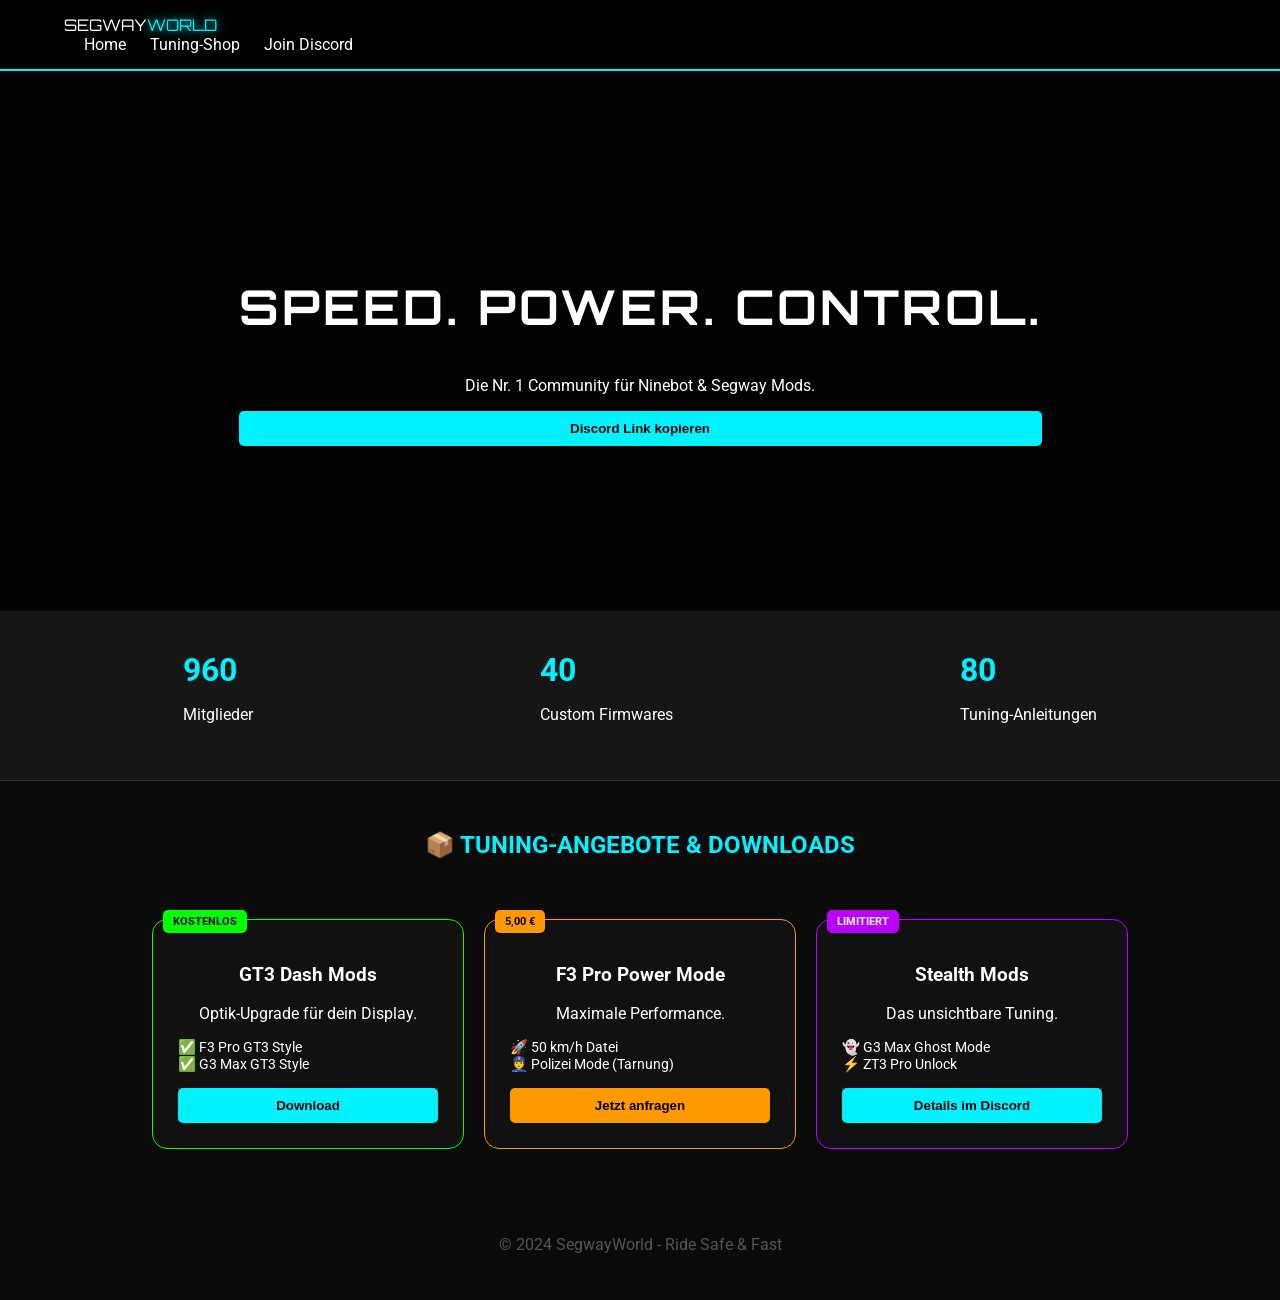
==== SegwayWorld/index.html @ 1b045aed "Add files via upload" ====
<!DOCTYPE html>
<html lang="de">
<head>
    <meta charset="UTF-8">
    <meta name="viewport" content="width=device-width, initial-scale=1.0">
    <title>SegwayWorld | Tuning & Community</title>
    <link rel="stylesheet" href="style.css">
    <link href="https://fonts.googleapis.com/css2?family=Orbitron:wght@400;700&family=Roboto:wght@300;500&display=swap" rel="stylesheet">
</head>
<body class="dark-theme">

    <header>
        <div class="container">
            <div class="logo">SEGWAY<span>WORLD</span></div>
            <nav>
                <a href="#home">Home</a>
                <a href="#shop">Tuning-Shop</a>
                <a href="https://discord.gg/byXcnzeVdQ" class="discord-btn" target="_blank">Join Discord</a>
            </nav>
        </div>
    </header>

    <section id="home" class="hero">
        <div class="hero-content">
            <h1 class="animate-title">SPEED. POWER. CONTROL.</h1>
            <p>Die Nr. 1 Community für Ninebot & Segway Mods.</p>
            <button onclick="copyIP()" class="main-btn">Discord Link kopieren</button>
        </div>
    </section>

    <section class="stats-bar">
        <div class="stat-item">
            <span class="num" data-val="1200">0</span>
            <p>Mitglieder</p>
        </div>
        <div class="stat-item">
            <span class="num" data-val="45">0</span>
            <p>Custom Firmwares</p>
        </div>
        <div class="stat-item">
            <span class="num" data-val="100">0</span>
            <p>Tuning-Anleitungen</p>
        </div>
    </section>

    <section id="shop" class="container">
        <h2 class="section-title">📦 Tuning-Angebote & Downloads</h2>
        <div class="tool-grid">
            
            <div class="tool-card free">
                <span class="badge-free">KOSTENLOS</span>
                <h3>GT3 Dash Mods</h3>
                <p>Optik-Upgrade für dein Display.</p>
                <ul class="mod-list">
                    <li>✅ F3 Pro GT3 Style</li>
                    <li>✅ G3 Max GT3 Style</li>
                </ul>
                <button class="main-btn" onclick="alert('Download im Discord verfügbar!')">Download</button>
            </div>

            <div class="tool-card premium">
                <span class="badge-premium">5,00 €</span>
                <h3>F3 Pro Power Mode</h3>
                <p>Maximale Performance.</p>
                <ul class="mod-list">
                    <li>🚀 50 km/h Datei</li>
                    <li>👮 Polizei Mode (Tarnung)</li>
                </ul>
                <button class="buy-btn" onclick="openPurchase()">Jetzt anfragen</button>
            </div>

            <div class="tool-card ghost">
                <span class="badge-ghost">LIMITIERT</span>
                <h3>Stealth Mods</h3>
                <p>Das unsichtbare Tuning.</p>
                <ul class="mod-list">
                    <li>👻 G3 Max Ghost Mode</li>
                    <li>⚡ ZT3 Pro Unlock</li>
                </ul>
                <button class="main-btn" onclick="openPurchase()">Details im Discord</button>
            </div>

        </div>
    </section>

    <footer>
        <p>&copy; 2024 SegwayWorld - Ride Safe & Fast</p>
    </footer>

    <script src="script.js"></script>
</body>
</html>
---- SegwayWorld/style.css ----
:root {
    --primary: #00f2ff;
    --bg: #0a0a0a;
    --card-bg: #161616;
    --text: #ffffff;
}

body {
    margin: 0;
    font-family: 'Roboto', sans-serif;
    background: var(--bg);
    color: var(--text);
    scroll-behavior: smooth;
}

h1, .logo { font-family: 'Orbitron', sans-serif; }

header {
    background: rgba(0, 0, 0, 0.9);
    padding: 15px 5%;
    display: flex;
    justify-content: space-between;
    align-items: center;
    border-bottom: 2px solid var(--primary);
    position: sticky;
    top: 0;
    z-index: 1000;
}

.logo span { color: var(--primary); text-shadow: 0 0 10px var(--primary); }

nav a { color: white; text-decoration: none; margin-left: 20px; transition: 0.3s; }
nav a:hover { color: var(--primary); }

.hero {
    height: 60vh;
    display: flex;
    align-items: center;
    justify-content: center;
    text-align: center;
    background: linear-gradient(rgba(0,0,0,0.7), rgba(0,0,0,0.7)), url('https://images.unsplash.com/photo-1605152276897-4f618f831968?q=80&w=2070') center/cover;
}

.animate-title { font-size: 3rem; letter-spacing: 3px; color: white; }

.stats-bar {
    display: flex;
    justify-content: space-around;
    padding: 40px;
    background: var(--card-bg);
    border-bottom: 1px solid #333;
}

.num { font-size: 2rem; color: var(--primary); font-weight: bold; display: block; }

.section-title { text-align: center; color: var(--primary); margin-top: 50px; text-transform: uppercase; }

.tool-grid { display: flex; justify-content: center; gap: 20px; padding: 40px 5%; flex-wrap: wrap; }

.tool-card {
    background: #111;
    border: 1px solid #333;
    padding: 25px;
    border-radius: 15px;
    width: 260px;
    position: relative;
    text-align: center;
}

.premium { border-color: #ff9900; }
.free { border-color: #00ff00; }
.ghost { border-color: #bb00ff; }

.badge-free { position: absolute; top: -10px; left: 10px; background: #00ff00; color: black; padding: 5px 10px; border-radius: 5px; font-size: 0.7rem; font-weight: bold; }
.badge-premium { position: absolute; top: -10px; left: 10px; background: #ff9900; color: black; padding: 5px 10px; border-radius: 5px; font-size: 0.7rem; font-weight: bold; }
.badge-ghost { position: absolute; top: -10px; left: 10px; background: #bb00ff; color: white; padding: 5px 10px; border-radius: 5px; font-size: 0.7rem; font-weight: bold; }

.mod-list { text-align: left; padding: 0; list-style: none; margin: 15px 0; font-size: 0.9rem; }

.main-btn, .buy-btn {
    padding: 10px 20px;
    border: none;
    border-radius: 5px;
    cursor: pointer;
    font-weight: bold;
    width: 100%;
}

.main-btn { background: var(--primary); color: black; }
.buy-btn { background: #ff9900; color: black; }

footer { text-align: center; padding: 30px; color: #555; }
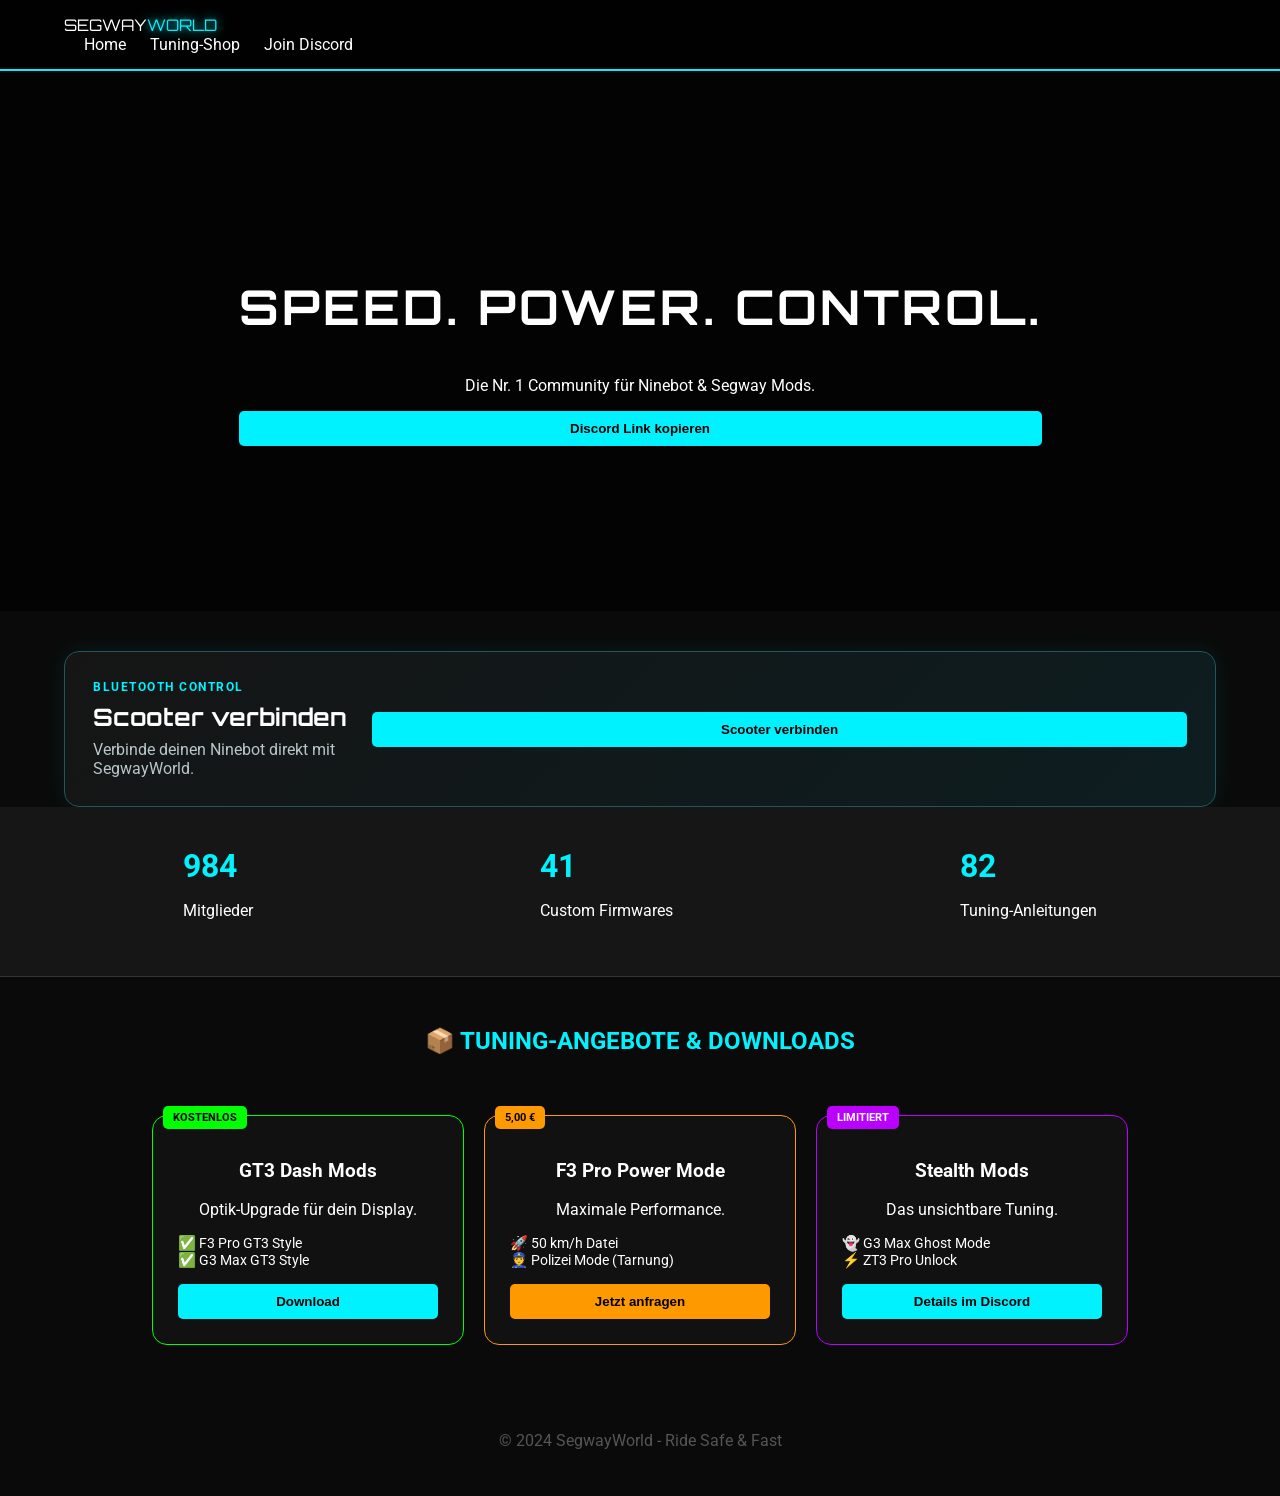
==== commit 8a4c359b: "Add Ninebot Bluetooth auth handshake" ====
--- a/SegwayWorld/index.html
+++ b/SegwayWorld/index.html
@@ -28,6 +28,28 @@
         </div>
     </section>
 
+    <section id="connection" class="connection-section container" aria-labelledby="connection-title">
+        <div class="connection-card">
+            <div>
+                <span class="eyebrow">BLUETOOTH CONTROL</span>
+                <h2 id="connection-title">Scooter verbinden</h2>
+                <p id="connection-status" role="status">Verbinde deinen Ninebot direkt mit SegwayWorld.</p>
+            </div>
+            <button class="main-btn connect-btn" type="button" onclick="connectScooter()">Scooter verbinden</button>
+        </div>
+    </section>
+
+    <div id="power-popup" class="modal-backdrop" role="presentation" hidden>
+        <section class="power-modal" role="dialog" aria-modal="true" aria-labelledby="power-popup-title" aria-describedby="power-popup-message">
+            <button class="modal-close" type="button" aria-label="Hinweis schließen" onclick="closePowerPopup()">&times;</button>
+            <div class="modal-icon" aria-hidden="true">01</div>
+            <span class="eyebrow">VERBINDUNG WIRD BESTÄTIGT</span>
+            <h2 id="power-popup-title">Power-Knopf drücken</h2>
+            <p id="power-popup-message">Bitte jetzt 1x kurz den Power-Knopf am Scooter drücken, um die Verbindung zu bestätigen!</p>
+            <button class="main-btn" type="button" onclick="closePowerPopup()">Verstanden</button>
+        </section>
+    </div>
+
     <section class="stats-bar">
         <div class="stat-item">
             <span class="num" data-val="1200">0</span>
@@ -89,4 +111,4 @@
 
     <script src="script.js"></script>
 </body>
-</html>+</html>
--- a/SegwayWorld/style.css
+++ b/SegwayWorld/style.css
@@ -43,8 +43,82 @@
 
 .animate-title { font-size: 3rem; letter-spacing: 3px; color: white; }
 
-.stats-bar {
-    display: flex;
+.connection-section {
+    padding: 40px 5% 0;
+}
+
+.connection-card {
+    display: flex;
+    align-items: center;
+    justify-content: space-between;
+    gap: 24px;
+    padding: 28px;
+    background: linear-gradient(135deg, #151515, #0d1d20);
+    border: 1px solid #23565c;
+    border-radius: 15px;
+    box-shadow: 0 0 24px rgba(0, 242, 255, 0.08);
+}
+
+.eyebrow {
+    display: block;
+    margin-bottom: 8px;
+    color: var(--primary);
+    font-size: 0.72rem;
+    font-weight: bold;
+    letter-spacing: 1.5px;
+}
+
+.connection-card h2, .power-modal h2 {
+    margin: 0 0 8px;
+    font-family: 'Orbitron', sans-serif;
+}
+
+.connection-card p, .power-modal p { color: #b9c6c8; }
+.connection-card p { margin: 0; }
+.connect-btn { width: auto; min-width: 190px; }
+.connect-btn:disabled { cursor: wait; opacity: 0.6; }
+
+.modal-backdrop {
+    position: fixed;
+    inset: 0;
+    z-index: 2000;
+    display: grid;
+    place-items: center;
+    padding: 20px;
+    background: rgba(0, 0, 0, 0.78);
+    backdrop-filter: blur(6px);
+}
+
+.modal-backdrop[hidden] { display: none; }
+
+.power-modal {
+    position: relative;
+    width: min(100%, 440px);
+    padding: 34px;
+    border: 1px solid var(--primary);
+    border-radius: 18px;
+    background: #101818;
+    box-shadow: 0 0 40px rgba(0, 242, 255, 0.2);
+    text-align: center;
+}
+
+.power-modal p { line-height: 1.6; margin: 18px 0 24px; }
+.modal-icon { margin-bottom: 16px; color: var(--primary); font-size: 2rem; }
+.modal-close {
+    position: absolute;
+    top: 10px;
+    right: 14px;
+    border: 0;
+    background: transparent;
+    color: #b9c6c8;
+    cursor: pointer;
+    font-size: 1.8rem;
+    line-height: 1;
+}
+.modal-close:hover, .modal-close:focus-visible { color: white; }
+
+.stats-bar {
+    display: flex;
     justify-content: space-around;
     padding: 40px;
     background: var(--card-bg);
@@ -89,4 +163,10 @@
 .main-btn { background: var(--primary); color: black; }
 .buy-btn { background: #ff9900; color: black; }
 
-footer { text-align: center; padding: 30px; color: #555; }+footer { text-align: center; padding: 30px; color: #555; }
+
+@media (max-width: 640px) {
+    .connection-card { align-items: stretch; flex-direction: column; }
+    .connect-btn { width: 100%; }
+    .power-modal { padding: 30px 22px; }
+}
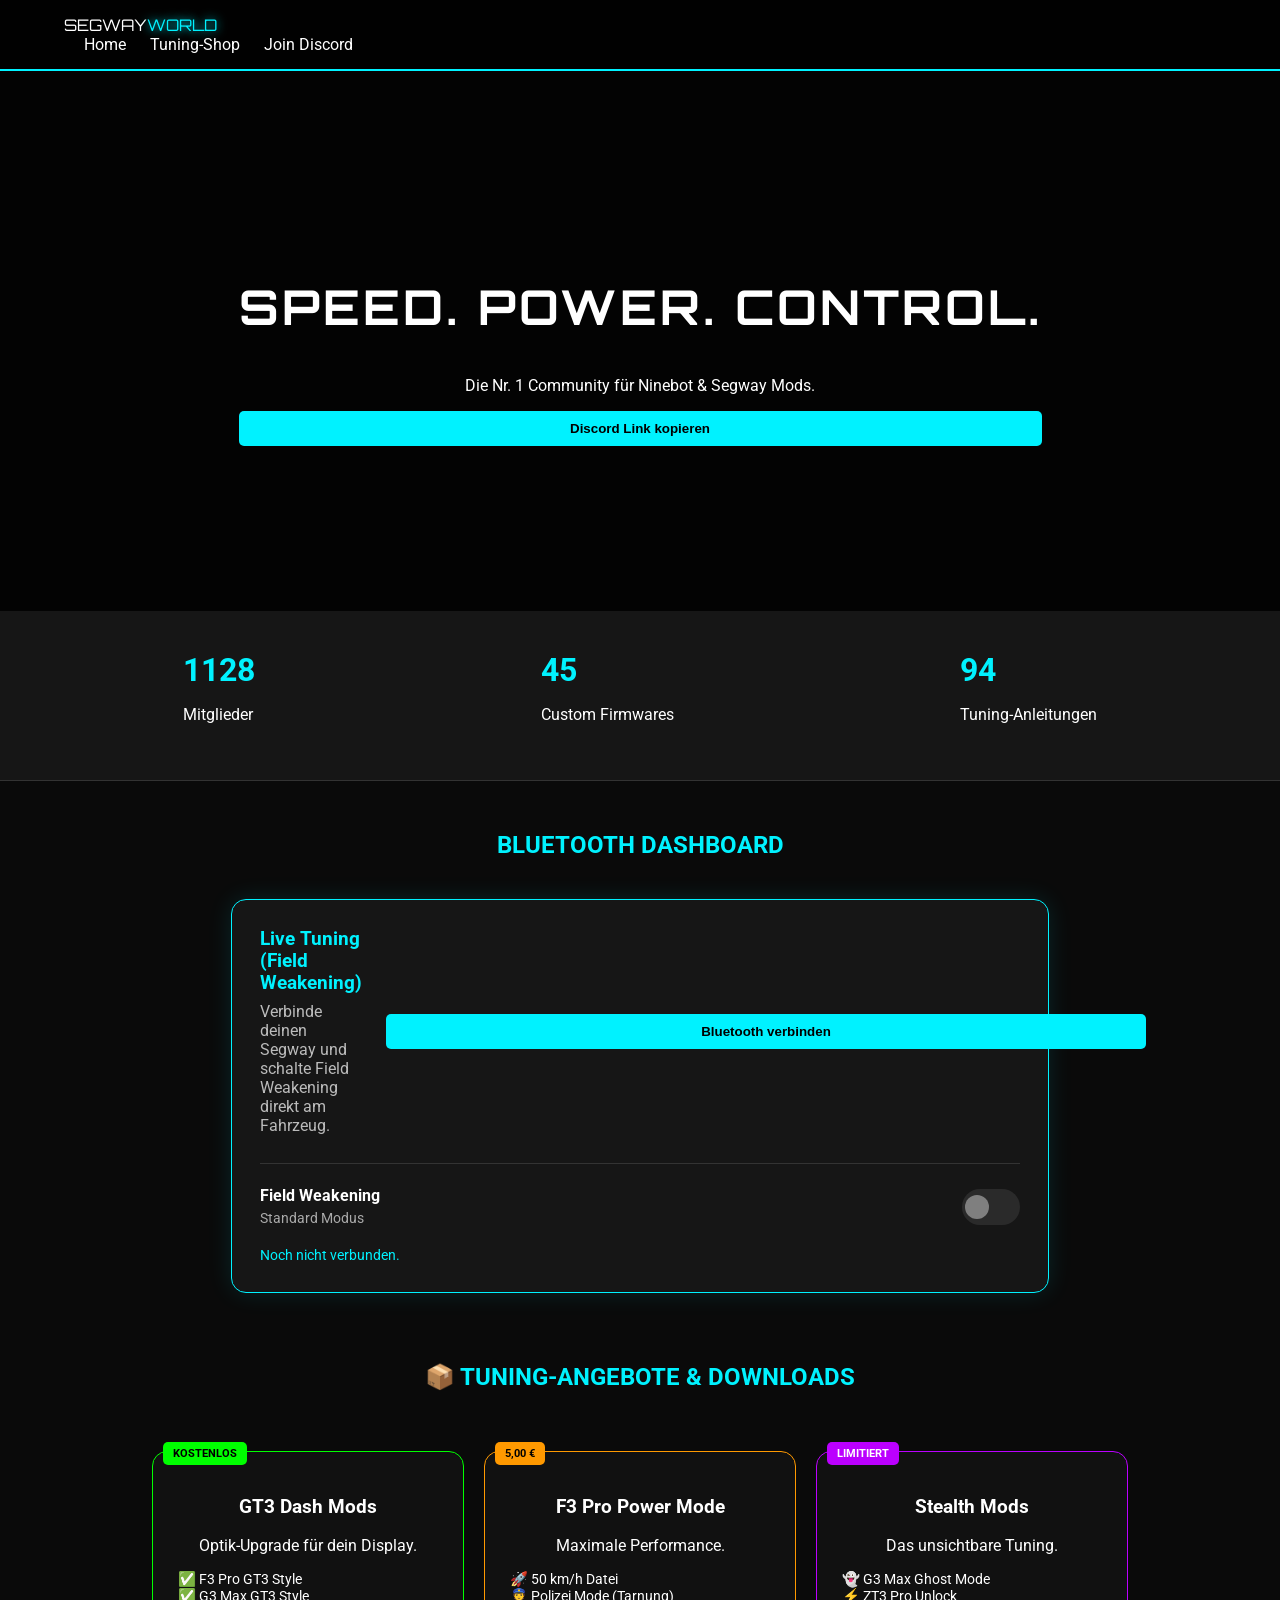
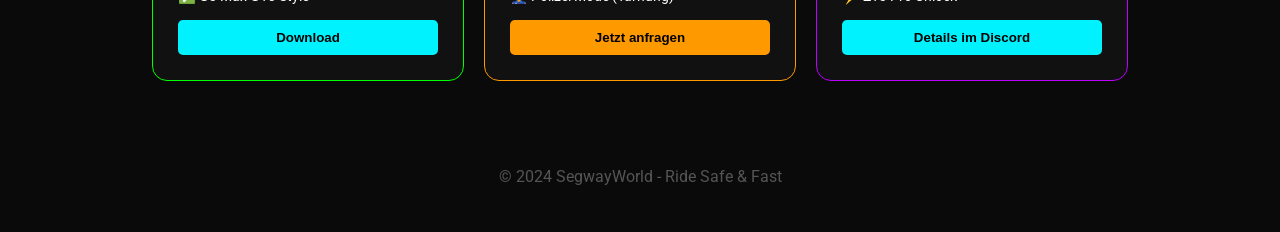
==== commit 6d2d9a88: "Add Bluetooth live tuning toggle" ====
--- a/SegwayWorld/index.html
+++ b/SegwayWorld/index.html
@@ -28,28 +28,6 @@
         </div>
     </section>
 
-    <section id="connection" class="connection-section container" aria-labelledby="connection-title">
-        <div class="connection-card">
-            <div>
-                <span class="eyebrow">BLUETOOTH CONTROL</span>
-                <h2 id="connection-title">Scooter verbinden</h2>
-                <p id="connection-status" role="status">Verbinde deinen Ninebot direkt mit SegwayWorld.</p>
-            </div>
-            <button class="main-btn connect-btn" type="button" onclick="connectScooter()">Scooter verbinden</button>
-        </div>
-    </section>
-
-    <div id="power-popup" class="modal-backdrop" role="presentation" hidden>
-        <section class="power-modal" role="dialog" aria-modal="true" aria-labelledby="power-popup-title" aria-describedby="power-popup-message">
-            <button class="modal-close" type="button" aria-label="Hinweis schließen" onclick="closePowerPopup()">&times;</button>
-            <div class="modal-icon" aria-hidden="true">01</div>
-            <span class="eyebrow">VERBINDUNG WIRD BESTÄTIGT</span>
-            <h2 id="power-popup-title">Power-Knopf drücken</h2>
-            <p id="power-popup-message">Bitte jetzt 1x kurz den Power-Knopf am Scooter drücken, um die Verbindung zu bestätigen!</p>
-            <button class="main-btn" type="button" onclick="closePowerPopup()">Verstanden</button>
-        </section>
-    </div>
-
     <section class="stats-bar">
         <div class="stat-item">
             <span class="num" data-val="1200">0</span>
@@ -65,7 +43,33 @@
         </div>
     </section>
 
-    <section id="shop" class="container">
+    <section id="bluetooth-dashboard" class="container bluetooth-dashboard">
+        <h2 class="section-title">Bluetooth Dashboard</h2>
+        <div class="dashboard-card">
+            <div class="dashboard-header">
+                <div>
+                    <h3>Live Tuning (Field Weakening)</h3>
+                    <p>Verbinde deinen Segway und schalte Field Weakening direkt am Fahrzeug.</p>
+                </div>
+                <button id="bluetooth-connect" class="main-btn dashboard-connect" type="button">Bluetooth verbinden</button>
+            </div>
+            <div class="tuning-control">
+                <div>
+                    <strong>Field Weakening</strong>
+                    <span id="tuning-status" class="tuning-status">Standard Modus</span>
+                </div>
+                <label class="switch-label" for="field-weakening-toggle">
+                    <span class="sr-only">Live Tuning (Field Weakening) umschalten</span>
+                    <input id="field-weakening-toggle" type="checkbox" role="switch" disabled>
+                    <span class="switch-track" aria-hidden="true"><span class="switch-thumb"></span></span>
+                </label>
+            </div>
+            <p id="bluetooth-message" class="bluetooth-message" role="status" aria-live="polite">Noch nicht verbunden.</p>
+        </div>
+    </section>
+
+    <section id="shop" class="container">
+
         <h2 class="section-title">📦 Tuning-Angebote & Downloads</h2>
         <div class="tool-grid">
             
--- a/SegwayWorld/style.css
+++ b/SegwayWorld/style.css
@@ -43,82 +43,8 @@
 
 .animate-title { font-size: 3rem; letter-spacing: 3px; color: white; }
 
-.connection-section {
-    padding: 40px 5% 0;
-}
-
-.connection-card {
-    display: flex;
-    align-items: center;
-    justify-content: space-between;
-    gap: 24px;
-    padding: 28px;
-    background: linear-gradient(135deg, #151515, #0d1d20);
-    border: 1px solid #23565c;
-    border-radius: 15px;
-    box-shadow: 0 0 24px rgba(0, 242, 255, 0.08);
-}
-
-.eyebrow {
-    display: block;
-    margin-bottom: 8px;
-    color: var(--primary);
-    font-size: 0.72rem;
-    font-weight: bold;
-    letter-spacing: 1.5px;
-}
-
-.connection-card h2, .power-modal h2 {
-    margin: 0 0 8px;
-    font-family: 'Orbitron', sans-serif;
-}
-
-.connection-card p, .power-modal p { color: #b9c6c8; }
-.connection-card p { margin: 0; }
-.connect-btn { width: auto; min-width: 190px; }
-.connect-btn:disabled { cursor: wait; opacity: 0.6; }
-
-.modal-backdrop {
-    position: fixed;
-    inset: 0;
-    z-index: 2000;
-    display: grid;
-    place-items: center;
-    padding: 20px;
-    background: rgba(0, 0, 0, 0.78);
-    backdrop-filter: blur(6px);
-}
-
-.modal-backdrop[hidden] { display: none; }
-
-.power-modal {
-    position: relative;
-    width: min(100%, 440px);
-    padding: 34px;
-    border: 1px solid var(--primary);
-    border-radius: 18px;
-    background: #101818;
-    box-shadow: 0 0 40px rgba(0, 242, 255, 0.2);
-    text-align: center;
-}
-
-.power-modal p { line-height: 1.6; margin: 18px 0 24px; }
-.modal-icon { margin-bottom: 16px; color: var(--primary); font-size: 2rem; }
-.modal-close {
-    position: absolute;
-    top: 10px;
-    right: 14px;
-    border: 0;
-    background: transparent;
-    color: #b9c6c8;
-    cursor: pointer;
-    font-size: 1.8rem;
-    line-height: 1;
-}
-.modal-close:hover, .modal-close:focus-visible { color: white; }
-
-.stats-bar {
-    display: flex;
+.stats-bar {
+    display: flex;
     justify-content: space-around;
     padding: 40px;
     background: var(--card-bg);
@@ -129,7 +55,40 @@
 
 .section-title { text-align: center; color: var(--primary); margin-top: 50px; text-transform: uppercase; }
 
-.tool-grid { display: flex; justify-content: center; gap: 20px; padding: 40px 5%; flex-wrap: wrap; }
+.bluetooth-dashboard { padding-bottom: 20px; }
+
+.dashboard-card {
+    max-width: 760px;
+    margin: 40px auto 0;
+    padding: 28px;
+    background: var(--card-bg);
+    border: 1px solid var(--primary);
+    border-radius: 15px;
+    box-shadow: 0 0 24px rgba(0, 242, 255, 0.12);
+}
+
+.dashboard-header, .tuning-control { display: flex; align-items: center; justify-content: space-between; gap: 24px; }
+.dashboard-header h3 { margin: 0 0 8px; color: var(--primary); }
+.dashboard-header p, .tuning-control strong, .tuning-status { display: block; }
+.dashboard-header p { margin: 0; color: #bbb; }
+.dashboard-connect { width: auto; flex: 0 0 auto; }
+.tuning-control { margin-top: 28px; padding-top: 22px; border-top: 1px solid #333; }
+.tuning-status { margin-top: 5px; color: #aaa; font-size: 0.9rem; }
+.bluetooth-message { margin: 20px 0 0; color: var(--primary); font-size: 0.9rem; }
+.bluetooth-message.error { color: #ff7b7b; }
+
+.switch-label { position: relative; display: inline-flex; cursor: pointer; }
+.switch-label input { position: absolute; opacity: 0; pointer-events: none; }
+.switch-track { display: flex; align-items: center; width: 52px; height: 30px; padding: 3px; background: #444; border-radius: 999px; transition: 0.2s; }
+.switch-thumb { width: 24px; height: 24px; background: white; border-radius: 50%; transition: 0.2s; }
+.switch-label input:checked + .switch-track { background: var(--primary); }
+.switch-label input:checked + .switch-track .switch-thumb { transform: translateX(22px); }
+.switch-label input:focus-visible + .switch-track { outline: 2px solid white; outline-offset: 3px; }
+.switch-label input:disabled + .switch-track { cursor: not-allowed; opacity: 0.45; }
+.sr-only { position: absolute; width: 1px; height: 1px; padding: 0; margin: -1px; overflow: hidden; clip: rect(0, 0, 0, 0); white-space: nowrap; border: 0; }
+
+.tool-grid { display: flex; justify-content: center; gap: 20px; padding: 40px 5%; flex-wrap: wrap; }
+
 
 .tool-card {
     background: #111;
@@ -164,9 +123,3 @@
 .buy-btn { background: #ff9900; color: black; }
 
 footer { text-align: center; padding: 30px; color: #555; }
-
-@media (max-width: 640px) {
-    .connection-card { align-items: stretch; flex-direction: column; }
-    .connect-btn { width: 100%; }
-    .power-modal { padding: 30px 22px; }
-}
